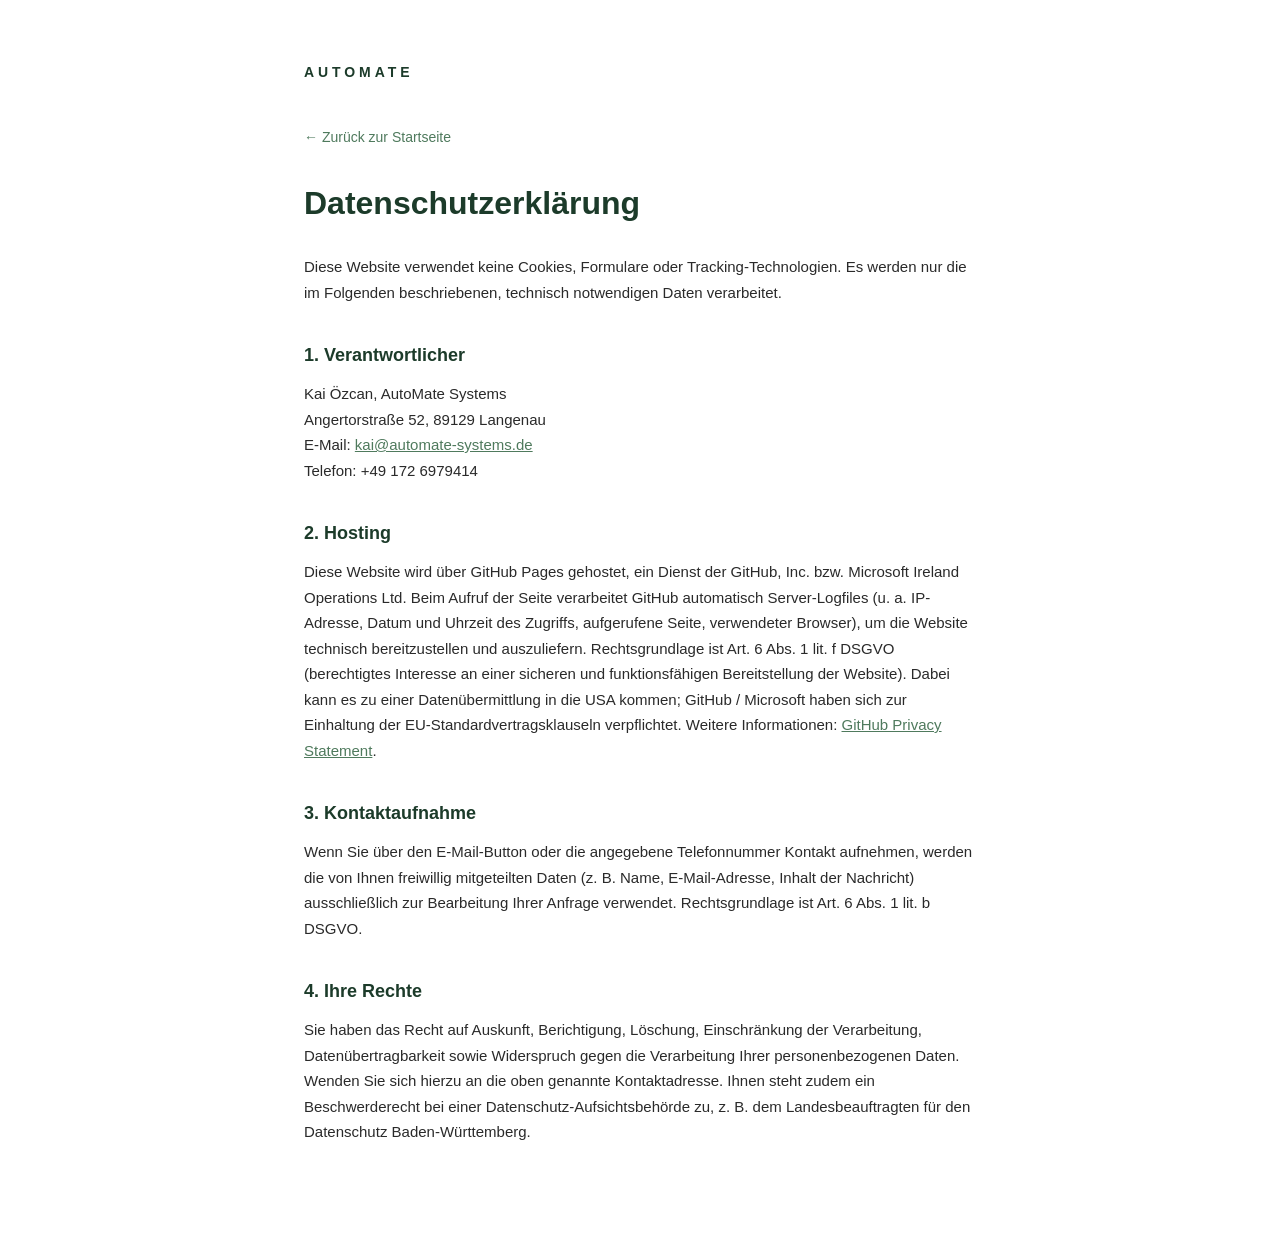
==== datenschutz/index.html @ 0465d776 "Add files via upload" ====
<!DOCTYPE html>
<html lang="de">
<head>
<meta charset="UTF-8">
<meta name="viewport" content="width=device-width, initial-scale=1.0">
<title>Datenschutzerklärung – AutoMate Systems</title>
<meta name="robots" content="noindex">
<link rel="stylesheet" href="/style.css">
</head>
<body>
  <div class="legalPage">
    <div class="legalLogo">AUTOMATE</div>
    <a class="legalBack" href="/">← Zurück zur Startseite</a>
    <h1>Datenschutzerklärung</h1>

    <p>Diese Website verwendet keine Cookies, Formulare oder Tracking-Technologien. Es werden nur die im Folgenden beschriebenen, technisch notwendigen Daten verarbeitet.</p>

    <h2>1. Verantwortlicher</h2>
    <p>
      Kai Özcan, AutoMate Systems<br>
      Angertorstraße 52, 89129 Langenau<br>
      E-Mail: <a class="inline" href="mailto:kai@automate-systems.de">kai@automate-systems.de</a><br>
      Telefon: +49 172 6979414
    </p>

    <h2>2. Hosting</h2>
    <p>
      Diese Website wird über GitHub Pages gehostet, ein Dienst der GitHub, Inc. bzw. Microsoft Ireland Operations Ltd. Beim Aufruf der Seite verarbeitet GitHub automatisch Server-Logfiles (u. a. IP-Adresse, Datum und Uhrzeit des Zugriffs, aufgerufene Seite, verwendeter Browser), um die Website technisch bereitzustellen und auszuliefern. Rechtsgrundlage ist Art. 6 Abs. 1 lit. f DSGVO (berechtigtes Interesse an einer sicheren und funktionsfähigen Bereitstellung der Website). Dabei kann es zu einer Datenübermittlung in die USA kommen; GitHub / Microsoft haben sich zur Einhaltung der EU-Standardvertragsklauseln verpflichtet. Weitere Informationen: <a class="inline" href="https://docs.github.com/site-policy/privacy-policies/github-privacy-statement" target="_blank" rel="noopener noreferrer">GitHub Privacy Statement</a>.
    </p>

    <h2>3. Kontaktaufnahme</h2>
    <p>
      Wenn Sie über den E-Mail-Button oder die angegebene Telefonnummer Kontakt aufnehmen, werden die von Ihnen freiwillig mitgeteilten Daten (z. B. Name, E-Mail-Adresse, Inhalt der Nachricht) ausschließlich zur Bearbeitung Ihrer Anfrage verwendet. Rechtsgrundlage ist Art. 6 Abs. 1 lit. b DSGVO.
    </p>

    <h2>4. Ihre Rechte</h2>
    <p>
      Sie haben das Recht auf Auskunft, Berichtigung, Löschung, Einschränkung der Verarbeitung, Datenübertragbarkeit sowie Widerspruch gegen die Verarbeitung Ihrer personenbezogenen Daten. Wenden Sie sich hierzu an die oben genannte Kontaktadresse. Ihnen steht zudem ein Beschwerderecht bei einer Datenschutz-Aufsichtsbehörde zu, z. B. dem Landesbeauftragten für den Datenschutz Baden-Württemberg.
    </p>
  </div>
</body>
</html>
---- style.css ----
:root {
  --key1: #1C3B2A;
  --key2: #4F7A5D;
  --white: #FFFFFF;
  --role: #FFFFFFD9;
  --muted: #FFFFFFB3;
  --font: Arial, "Helvetica Neue", Helvetica, sans-serif;
}

* { box-sizing: border-box; }

body {
  margin: 0;
  font-family: var(--font);
  color: var(--key1);
  background: var(--white);
}

a { color: inherit; }

/* ---------- Card (index) ---------- */
.card {
  position: relative;
  width: 100%;
  min-height: 100vh;
  display: flex;
  flex-direction: column;
  justify-content: center;
  align-items: center;
  overflow: hidden;
  padding: 96px 24px;
  background: var(--key1);
}
.ring {
  position: absolute;
  width: 900px;
  height: 900px;
  border-radius: 50%;
  border: 1.5px solid #4F7A5D33;
  top: -300px;
  right: -320px;
  pointer-events: none;
}
.container {
  position: relative;
  width: 100%;
  max-width: 520px;
  margin: 0 auto;
  z-index: 1;
}
.inner {
  display: flex;
  flex-direction: column;
  align-items: center;
  text-align: center;
  gap: 28px;
  opacity: 0;
  transform: translateY(16px);
  animation: cardIn 0.6s ease-out forwards;
}
@keyframes cardIn {
  to { opacity: 1; transform: translateY(0); }
}
@media (prefers-reduced-motion: reduce) {
  .inner { animation: none; opacity: 1; transform: none; }
}
.logoBlock {
  display: flex;
  flex-direction: column;
  align-items: center;
  gap: 10px;
}
.logoText {
  font-weight: 700;
  font-size: 16px;
  letter-spacing: 0.32em;
  color: var(--white);
}
.logoLine {
  width: 36px;
  height: 2px;
  border-radius: 1px;
  background: var(--key2);
}
.profileBlock {
  display: flex;
  flex-direction: column;
  align-items: center;
  gap: 16px;
}
.name {
  margin: 0;
  font-size: 52px;
  font-weight: 700;
  line-height: 1.15;
  color: var(--white);
}
.photo {
  width: 176px;
  height: 176px;
  border-radius: 50%;
  object-fit: cover;
}
.role {
  margin: 0;
  font-size: 20px;
  color: var(--role);
}
.divider {
  width: 64px;
  height: 1px;
  background: #4F7A5D55;
}
.claimBlock {
  display: flex;
  flex-direction: column;
  gap: 8px;
}
.claimTitle {
  margin: 0;
  font-size: 22px;
  font-weight: 700;
  color: var(--white);
}
.claimSub {
  margin: 0;
  font-size: 14px;
  color: var(--role);
}
.ctaRow {
  display: flex;
  gap: 14px;
  flex-wrap: wrap;
  justify-content: center;
  margin-top: 4px;
}
.btn {
  display: inline-flex;
  align-items: center;
  justify-content: center;
  gap: 8px;
  font-family: inherit;
  font-weight: 600;
  text-decoration: none;
  border-radius: 999px;
  cursor: pointer;
  padding: 15px 32px;
  font-size: 16px;
  background: var(--white);
  color: var(--key1);
  transition: opacity 0.15s ease, transform 0.15s ease;
}
.btn:hover { opacity: 0.9; transform: translateY(-1px); }

.footerRow {
  display: flex;
  align-items: center;
  gap: 8px;
  margin-top: 8px;
  flex-wrap: wrap;
  justify-content: center;
}
.footerDot { color: #FFFFFF66; font-size: 12px; }
.footerLink {
  font-size: 14px;
  color: var(--muted);
  text-decoration: none;
  letter-spacing: 0.02em;
}
.footerLink:hover { color: var(--white); text-decoration: underline; }

@media (max-width: 480px) {
  .card { padding: 64px 20px; }
  .ctaRow { flex-direction: column; width: 100%; }
  .ctaRow > * { width: 100%; }
  .photo { width: 140px; height: 140px; }
  .name { font-size: 38px; }
}

/* ---------- Legal pages ---------- */
.legalPage {
  max-width: 720px;
  margin: 0 auto;
  padding: 64px 24px 96px;
}
.legalBack {
  display: inline-flex;
  align-items: center;
  gap: 6px;
  font-size: 14px;
  color: var(--key2);
  text-decoration: none;
  margin-bottom: 40px;
}
.legalBack:hover { text-decoration: underline; }
.legalLogo {
  font-weight: 700;
  font-size: 14px;
  letter-spacing: 0.28em;
  color: var(--key1);
  margin-bottom: 48px;
}
.legalPage h1 {
  font-size: 32px;
  color: var(--key1);
  margin: 0 0 32px;
}
.legalPage h2 {
  font-size: 18px;
  color: var(--key1);
  margin: 40px 0 12px;
}
.legalPage p, .legalPage li {
  font-size: 15px;
  line-height: 1.7;
  color: #2A2A2A;
}
.legalPage a.inline { color: var(--key2); }
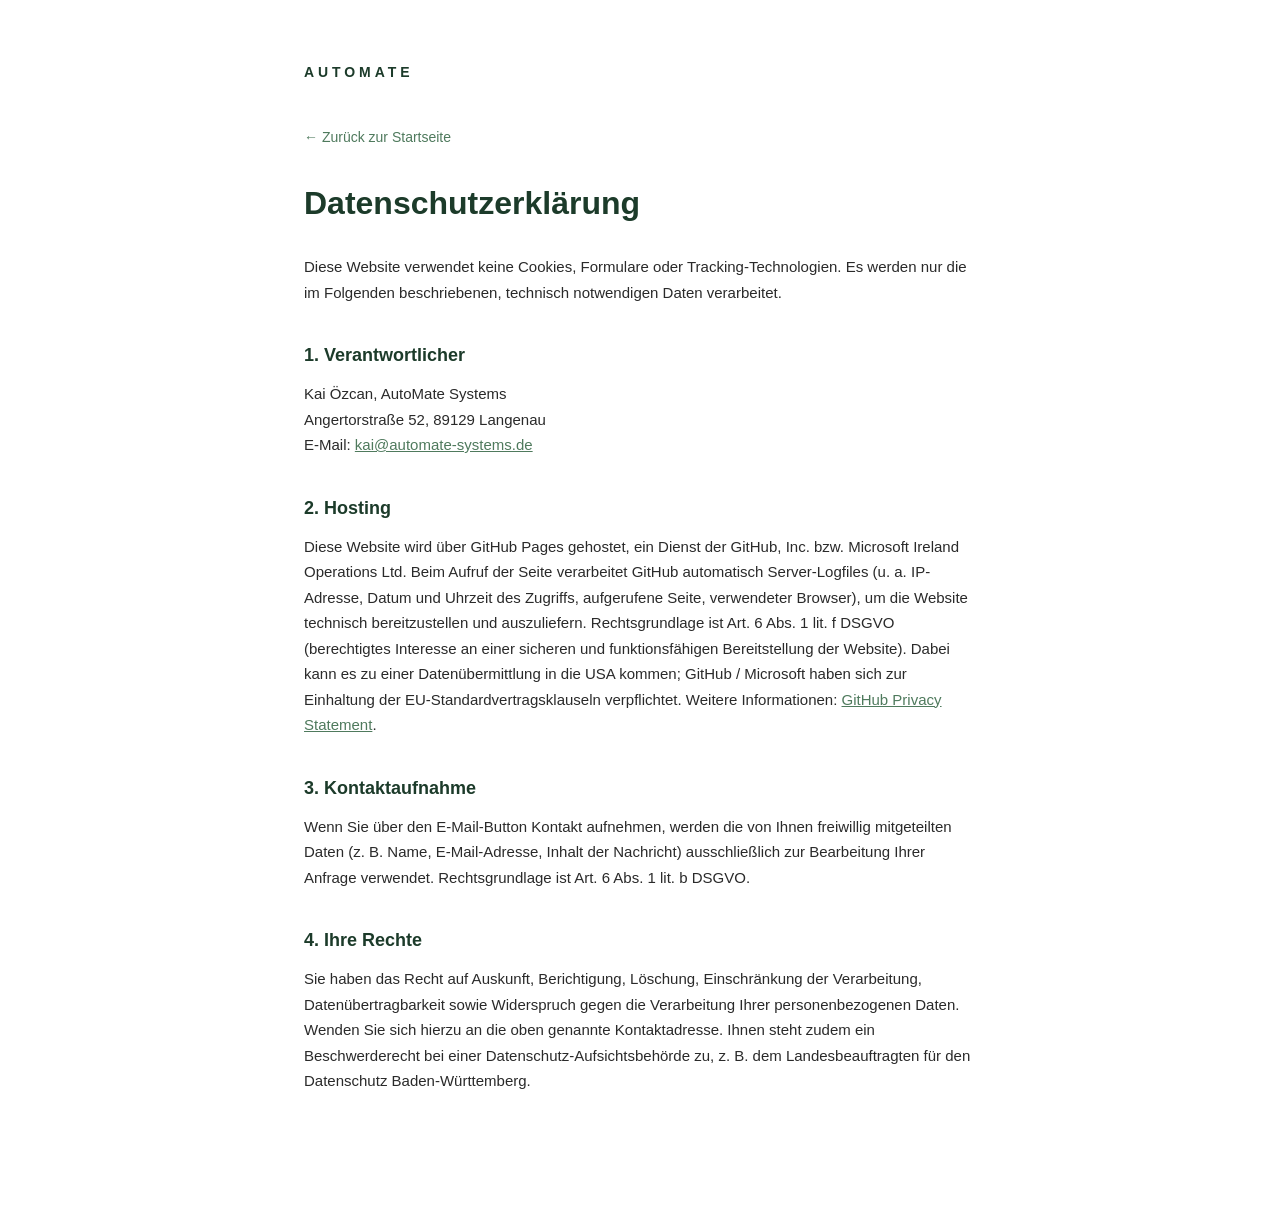
==== commit 3823535c: "Add files via upload" ====
--- a/datenschutz/index.html
+++ b/datenschutz/index.html
@@ -5,12 +5,12 @@
 <meta name="viewport" content="width=device-width, initial-scale=1.0">
 <title>Datenschutzerklärung – AutoMate Systems</title>
 <meta name="robots" content="noindex">
-<link rel="stylesheet" href="/style.css">
+<link rel="stylesheet" href="../style.css">
 </head>
 <body>
   <div class="legalPage">
     <div class="legalLogo">AUTOMATE</div>
-    <a class="legalBack" href="/">← Zurück zur Startseite</a>
+    <a class="legalBack" href="../">← Zurück zur Startseite</a>
     <h1>Datenschutzerklärung</h1>
 
     <p>Diese Website verwendet keine Cookies, Formulare oder Tracking-Technologien. Es werden nur die im Folgenden beschriebenen, technisch notwendigen Daten verarbeitet.</p>
@@ -19,8 +19,7 @@
     <p>
       Kai Özcan, AutoMate Systems<br>
       Angertorstraße 52, 89129 Langenau<br>
-      E-Mail: <a class="inline" href="mailto:kai@automate-systems.de">kai@automate-systems.de</a><br>
-      Telefon: +49 172 6979414
+      E-Mail: <a class="inline" href="mailto:kai@automate-systems.de">kai@automate-systems.de</a>
     </p>
 
     <h2>2. Hosting</h2>
@@ -30,7 +29,7 @@
 
     <h2>3. Kontaktaufnahme</h2>
     <p>
-      Wenn Sie über den E-Mail-Button oder die angegebene Telefonnummer Kontakt aufnehmen, werden die von Ihnen freiwillig mitgeteilten Daten (z. B. Name, E-Mail-Adresse, Inhalt der Nachricht) ausschließlich zur Bearbeitung Ihrer Anfrage verwendet. Rechtsgrundlage ist Art. 6 Abs. 1 lit. b DSGVO.
+      Wenn Sie über den E-Mail-Button Kontakt aufnehmen, werden die von Ihnen freiwillig mitgeteilten Daten (z. B. Name, E-Mail-Adresse, Inhalt der Nachricht) ausschließlich zur Bearbeitung Ihrer Anfrage verwendet. Rechtsgrundlage ist Art. 6 Abs. 1 lit. b DSGVO.
     </p>
 
     <h2>4. Ihre Rechte</h2>
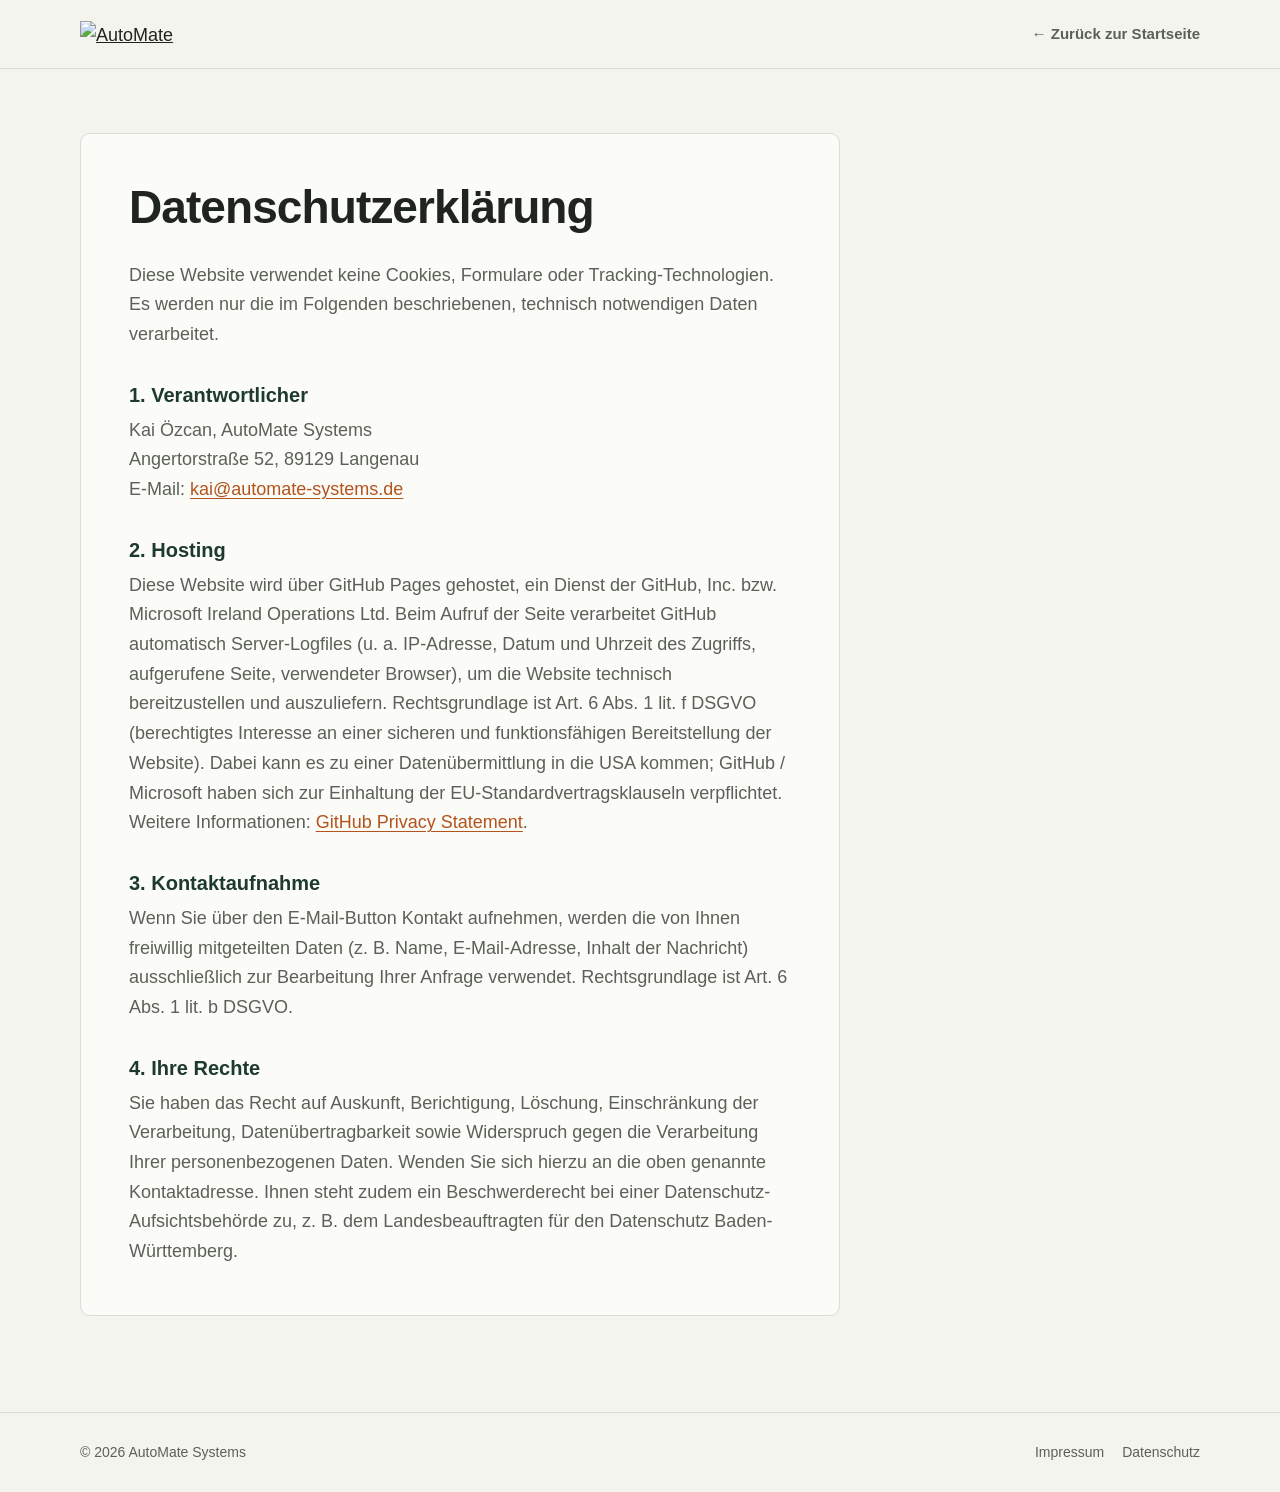
==== commit 59afde0e: "Add files via upload" ====
--- a/datenschutz/index.html
+++ b/datenschutz/index.html
@@ -1,41 +1,53 @@
-<!DOCTYPE html>
+<!doctype html>
 <html lang="de">
 <head>
-<meta charset="UTF-8">
-<meta name="viewport" content="width=device-width, initial-scale=1.0">
-<title>Datenschutzerklärung – AutoMate Systems</title>
+<meta charset="utf-8">
+<meta name="viewport" content="width=device-width, initial-scale=1">
+<title>Datenschutzerklärung · AutoMate Systems</title>
 <meta name="robots" content="noindex">
-<link rel="stylesheet" href="../style.css">
+<link rel="icon" href="../assets/favicon.svg" type="image/svg+xml">
+<link rel="stylesheet" href="../assets/fonts/fonts.css">
+<link rel="stylesheet" href="../legal.css">
 </head>
 <body>
-  <div class="legalPage">
-    <div class="legalLogo">AUTOMATE</div>
-    <a class="legalBack" href="../">← Zurück zur Startseite</a>
-    <h1>Datenschutzerklärung</h1>
+<header>
+  <div class="wrap nav">
+    <a class="logo" href="../" aria-label="AutoMate Systems, zur Startseite"><img src="../assets/logo.png" alt="AutoMate Systems" width="157" height="26"></a>
+    <a class="back" href="../">← Zurück zur Startseite</a>
+  </div>
+</header>
 
-    <p>Diese Website verwendet keine Cookies, Formulare oder Tracking-Technologien. Es werden nur die im Folgenden beschriebenen, technisch notwendigen Daten verarbeitet.</p>
+<main>
+  <div class="wrap">
+    <div class="legal">
+      <h1>Datenschutz&shy;erklärung</h1>
 
-    <h2>1. Verantwortlicher</h2>
-    <p>
-      Kai Özcan, AutoMate Systems<br>
-      Angertorstraße 52, 89129 Langenau<br>
-      E-Mail: <a class="inline" href="mailto:kai@automate-systems.de">kai@automate-systems.de</a>
-    </p>
+      <p>Diese Website verwendet keine Cookies, Formulare oder Tracking-Technologien. Es werden nur die im Folgenden beschriebenen, technisch notwendigen Daten verarbeitet.</p>
 
-    <h2>2. Hosting</h2>
-    <p>
-      Diese Website wird über GitHub Pages gehostet, ein Dienst der GitHub, Inc. bzw. Microsoft Ireland Operations Ltd. Beim Aufruf der Seite verarbeitet GitHub automatisch Server-Logfiles (u. a. IP-Adresse, Datum und Uhrzeit des Zugriffs, aufgerufene Seite, verwendeter Browser), um die Website technisch bereitzustellen und auszuliefern. Rechtsgrundlage ist Art. 6 Abs. 1 lit. f DSGVO (berechtigtes Interesse an einer sicheren und funktionsfähigen Bereitstellung der Website). Dabei kann es zu einer Datenübermittlung in die USA kommen; GitHub / Microsoft haben sich zur Einhaltung der EU-Standardvertragsklauseln verpflichtet. Weitere Informationen: <a class="inline" href="https://docs.github.com/site-policy/privacy-policies/github-privacy-statement" target="_blank" rel="noopener noreferrer">GitHub Privacy Statement</a>.
-    </p>
+      <h2>1. Verantwortlicher</h2>
+      <p>
+        Kai Özcan, AutoMate Systems<br>
+        Angertorstraße 52, 89129 Langenau<br>
+        E-Mail: <a href="mailto:kai@automate-systems.de">kai@automate-systems.de</a>
+      </p>
 
-    <h2>3. Kontaktaufnahme</h2>
-    <p>
-      Wenn Sie über den E-Mail-Button Kontakt aufnehmen, werden die von Ihnen freiwillig mitgeteilten Daten (z. B. Name, E-Mail-Adresse, Inhalt der Nachricht) ausschließlich zur Bearbeitung Ihrer Anfrage verwendet. Rechtsgrundlage ist Art. 6 Abs. 1 lit. b DSGVO.
-    </p>
+      <h2>2. Hosting</h2>
+      <p>Diese Website wird über GitHub Pages gehostet, ein Dienst der GitHub, Inc. bzw. Microsoft Ireland Operations Ltd. Beim Aufruf der Seite verarbeitet GitHub automatisch Server-Logfiles (u. a. IP-Adresse, Datum und Uhrzeit des Zugriffs, aufgerufene Seite, verwendeter Browser), um die Website technisch bereitzustellen und auszuliefern. Rechtsgrundlage ist Art. 6 Abs. 1 lit. f DSGVO (berechtigtes Interesse an einer sicheren und funktionsfähigen Bereitstellung der Website). Dabei kann es zu einer Datenübermittlung in die USA kommen; GitHub / Microsoft haben sich zur Einhaltung der EU-Standardvertragsklauseln verpflichtet. Weitere Informationen: <a href="https://docs.github.com/site-policy/privacy-policies/github-privacy-statement" target="_blank" rel="noopener noreferrer">GitHub Privacy Statement</a>.</p>
 
-    <h2>4. Ihre Rechte</h2>
-    <p>
-      Sie haben das Recht auf Auskunft, Berichtigung, Löschung, Einschränkung der Verarbeitung, Datenübertragbarkeit sowie Widerspruch gegen die Verarbeitung Ihrer personenbezogenen Daten. Wenden Sie sich hierzu an die oben genannte Kontaktadresse. Ihnen steht zudem ein Beschwerderecht bei einer Datenschutz-Aufsichtsbehörde zu, z. B. dem Landesbeauftragten für den Datenschutz Baden-Württemberg.
-    </p>
+      <h2>3. Kontaktaufnahme</h2>
+      <p>Wenn Sie über den E-Mail-Button Kontakt aufnehmen, werden die von Ihnen freiwillig mitgeteilten Daten (z. B. Name, E-Mail-Adresse, Inhalt der Nachricht) ausschließlich zur Bearbeitung Ihrer Anfrage verwendet. Rechtsgrundlage ist Art. 6 Abs. 1 lit. b DSGVO.</p>
+
+      <h2>4. Ihre Rechte</h2>
+      <p>Sie haben das Recht auf Auskunft, Berichtigung, Löschung, Einschränkung der Verarbeitung, Datenübertragbarkeit sowie Widerspruch gegen die Verarbeitung Ihrer personenbezogenen Daten. Wenden Sie sich hierzu an die oben genannte Kontaktadresse. Ihnen steht zudem ein Beschwerderecht bei einer Datenschutz-Aufsichtsbehörde zu, z. B. dem Landesbeauftragten für den Datenschutz Baden-Württemberg.</p>
+    </div>
   </div>
+</main>
+
+<footer>
+  <div class="wrap">
+    <span>© 2026 AutoMate Systems</span>
+    <span><a href="../impressum/">Impressum</a><a href="../datenschutz/">Datenschutz</a></span>
+  </div>
+</footer>
 </body>
 </html>
--- a/legal.css
+++ b/legal.css
@@ -0,0 +1,27 @@
+:root{
+  --bg:#F4F4EF; --paper:#FBFBF8; --ink:#20241F; --muted:#5B6158; --line:#DCDCD3;
+  --green:#1E3A2F; --accent:#B3541E; --r:6px;
+}
+*{box-sizing:border-box;margin:0;padding:0}
+body{background:var(--bg);color:var(--ink);font:400 18px/1.65 "Source Sans 3","Segoe UI",Arial,sans-serif;-webkit-font-smoothing:antialiased}
+h1,h2,.back{font-family:Archivo,"Segoe UI",Arial,sans-serif}
+a{color:inherit}
+.wrap{max-width:1160px;margin:0 auto;padding:0 20px}
+header{position:sticky;top:0;z-index:20;background:rgba(244,244,239,.92);backdrop-filter:blur(10px);-webkit-backdrop-filter:blur(10px);border-bottom:1px solid var(--line)}
+.nav{display:flex;align-items:center;justify-content:space-between;height:68px}
+.logo img{height:26px;width:auto;display:block}
+.back{font-size:15px;font-weight:600;color:var(--muted);text-decoration:none;transition:color .15s}
+.back:hover{color:var(--accent)}
+main{padding:64px 0 96px}
+.legal{max-width:760px;background:var(--paper);border:1px solid var(--line);border-radius:10px;padding:48px}
+h1{font-size:clamp(32px,4.4vw,46px);line-height:1.1;font-weight:800;letter-spacing:-.02em;margin-bottom:28px}
+h2{font-size:20px;line-height:1.3;font-weight:700;color:var(--green);margin:32px 0 8px}
+p{color:var(--muted)}
+p a{color:var(--accent);text-underline-offset:3px}
+:focus-visible{outline:2px solid var(--accent);outline-offset:3px;border-radius:3px}
+footer{padding:28px 0;font-size:14px;color:var(--muted);border-top:1px solid var(--line)}
+footer .wrap{display:flex;justify-content:space-between;flex-wrap:wrap;gap:12px}
+footer a{margin-left:18px;text-decoration:none}
+footer a:first-child{margin-left:0}
+footer a:hover{text-decoration:underline}
+@media(max-width:600px){.legal{padding:28px 22px}main{padding:36px 0 64px}}
